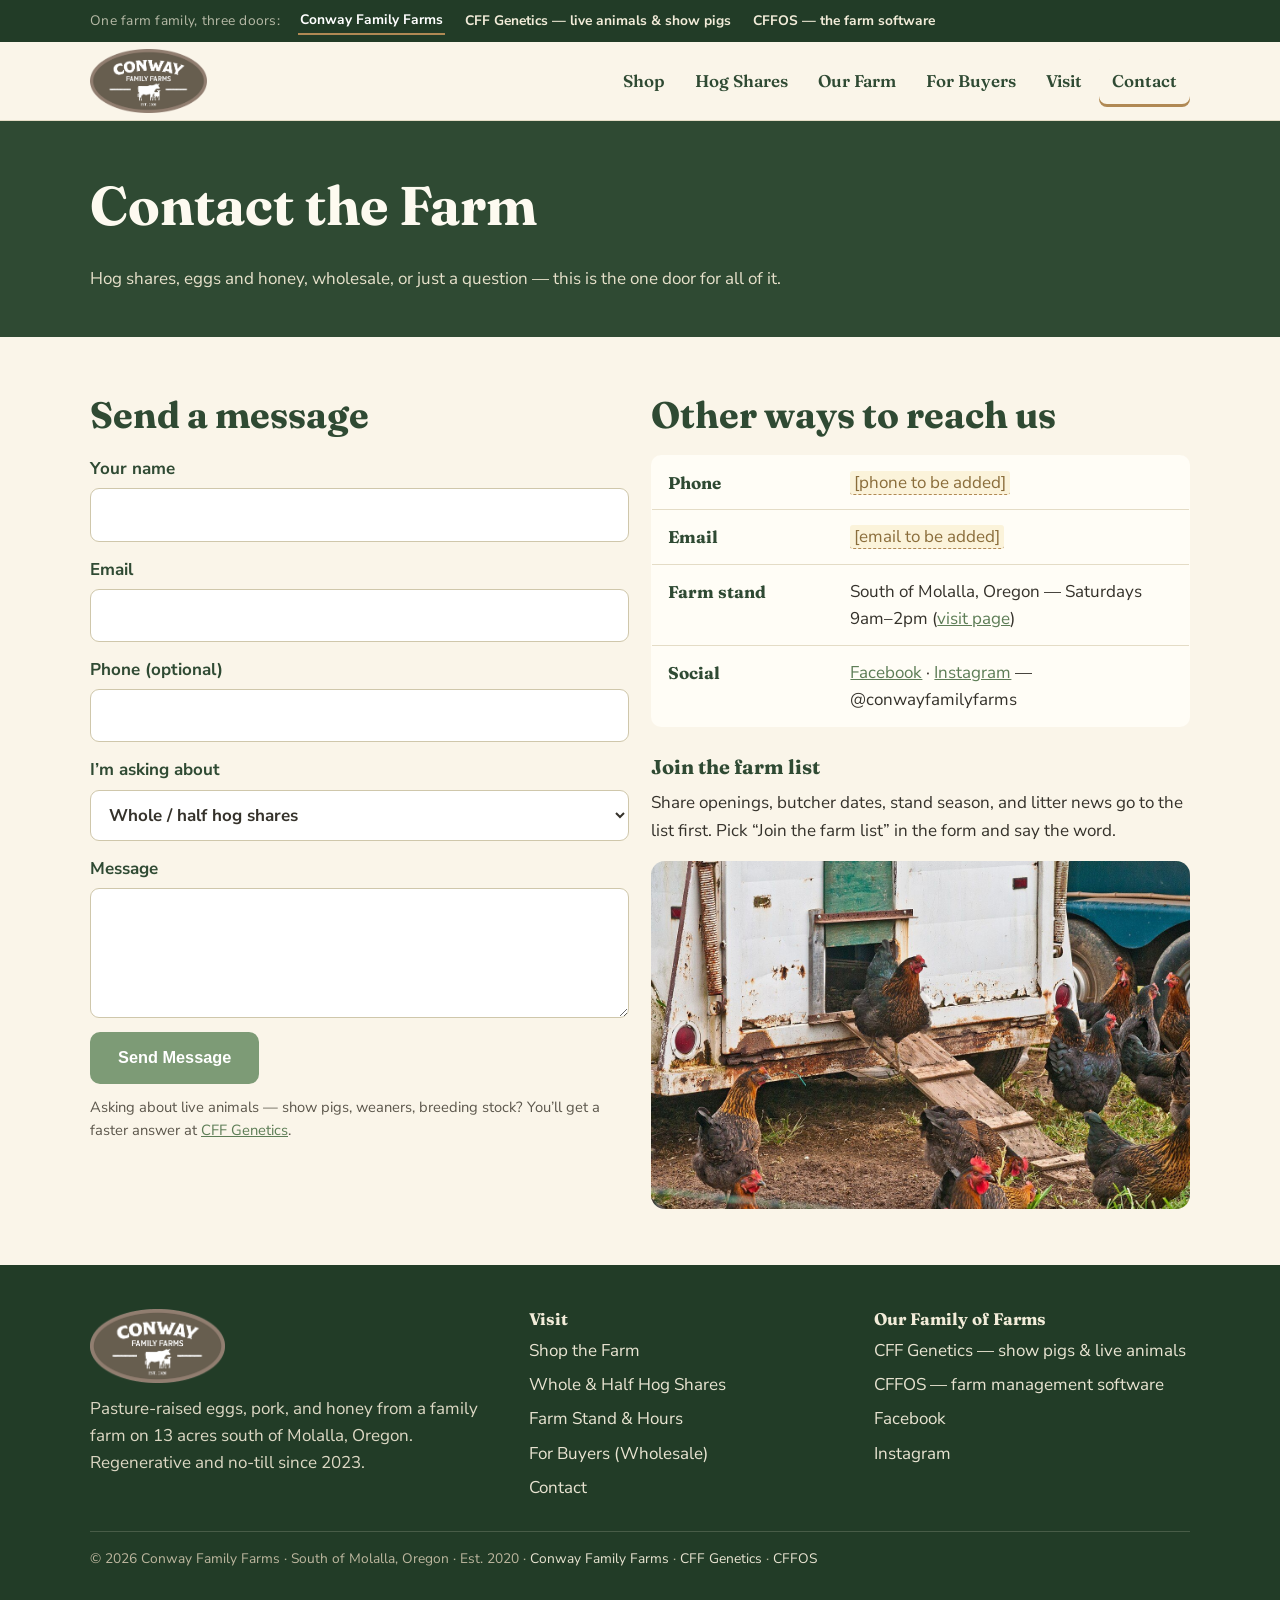
==== contact.html @ 736d4f4f "Build Conway Family Farms site: 7 pages, shared header/footer, cross-links, preview-state commerce" ====
<!DOCTYPE html>
<html lang="en">
<head>
<meta charset="utf-8">
<meta name="viewport" content="width=device-width, initial-scale=1">
<title>Contact — Conway Family Farms</title>
<meta name="description" content="Contact Conway Family Farms — hog shares, eggs and honey, wholesale inquiries, and the farm list.">
<link rel="icon" type="image/png" href="assets/img/favicon.png">
<link rel="preconnect" href="https://fonts.googleapis.com">
<link rel="preconnect" href="https://fonts.gstatic.com" crossorigin>
<link href="https://fonts.googleapis.com/css2?family=Fraunces:wght@500;600;700&family=Nunito+Sans:wght@400;700;800&display=swap" rel="stylesheet">
<link rel="stylesheet" href="assets/css/style.css">
</head>
<body>
<a class="skip" href="#main">Skip to main content</a>

<div class="family-bar">
  <div class="wrap">
    <span>One farm family, three doors:</span>
    <a href="index.html" aria-current="true">Conway Family Farms</a>
    <a href="https://conwayfamilyfarms.github.io/cff-genetics/">CFF Genetics — live animals &amp; show pigs</a>
    <a href="https://conwayfamilyfarms.github.io/CFF-os/">CFFOS — the farm software</a>
  </div>
</div>

<header class="site-header">
  <div class="wrap">
    <a class="brand" href="index.html" aria-label="Conway Family Farms — home">
      <img src="assets/img/logo.png" alt="Conway Family Farms oval logo">
    </a>
    <button class="nav-toggle" aria-expanded="false" aria-controls="main-nav">Menu</button>
    <nav class="main-nav" id="main-nav" aria-label="Main">
      <ul>
          <li><a href="shop.html">Shop</a></li>
          <li><a href="hog-shares.html">Hog Shares</a></li>
          <li><a href="our-farm.html">Our Farm</a></li>
          <li><a href="for-buyers.html">For Buyers</a></li>
          <li><a href="farm-stand.html">Visit</a></li>
          <li><a href="contact.html" aria-current="page">Contact</a></li>
      </ul>
    </nav>
  </div>
</header>
<main id="main">

<section class="page-hero">
  <div class="wrap">
    <h1>Contact the Farm</h1>
    <p>Hog shares, eggs and honey, wholesale, or just a question — this is the one door for all of it.</p>
  </div>
</section>

<section class="section">
  <div class="wrap grid grid-2" style="align-items:start">
    <div>
      <h2>Send a message</h2>
      <!-- Form endpoint is a placeholder until commerce hookup (see build.py FORM_ENDPOINT). -->
      <form class="f" method="post" action="https://formspree.io/f/PLACEHOLDER" data-preview>
        <label>Your name <input name="name" required autocomplete="name"></label>
        <label>Email <input type="email" name="email" required autocomplete="email"></label>
        <label>Phone (optional) <input type="tel" name="phone" autocomplete="tel"></label>
        <label>I&rsquo;m asking about
          <select name="topic">
            <option>Whole / half hog shares</option>
            <option>Eggs &amp; honey</option>
            <option>Join the farm list</option>
            <option>Wholesale / buyer inquiry</option>
            <option>Live animals (CFF Genetics)</option>
            <option>Something else</option>
          </select></label>
        <label>Message <textarea name="message" required></textarea></label>
        <div><button class="btn btn-sage" type="submit">Send Message</button></div>
        <p class="form-note" role="status">Thanks — this preview form isn&rsquo;t connected yet, so nothing was sent. It will deliver straight to the farm&rsquo;s inbox at launch.</p>
      </form>
      <p class="note" style="margin-top:12px">Asking about live animals — show pigs, weaners, breeding stock? You&rsquo;ll get a faster answer at <a href="https://conwayfamilyfarms.github.io/cff-genetics/">CFF Genetics</a>.</p>
    </div>
    <div>
      <h2>Other ways to reach us</h2>
      <table class="spec">
        <tr><th>Phone</th><td><span class="placeholder">[phone to be added]</span></td></tr>
        <tr><th>Email</th><td><span class="placeholder">[email to be added]</span></td></tr>
        <tr><th>Farm stand</th><td>South of Molalla, Oregon — Saturdays 9am–2pm (<a href="farm-stand.html">visit page</a>)</td></tr>
        <tr><th>Social</th><td><a href="https://www.facebook.com/conwayfamilyfarms">Facebook</a> &middot; <a href="https://www.instagram.com/conwayfamilyfarms">Instagram</a> — @conwayfamilyfarms</td></tr>
      </table>
      <h3 style="margin-top:1.4em">Join the farm list</h3>
      <p>Share openings, butcher dates, stand season, and litter news go to the list first. Pick &ldquo;Join the farm list&rdquo; in the form and say the word.</p>
      <img src="assets/img/hens-coop.jpg" alt="Hens coming down the ramp of their mobile coop" loading="lazy" style="border-radius:14px;margin-top:10px">
    </div>
  </div>
</section>

</main>
<footer class="site-footer">
  <div class="wrap">
    <div class="foot-grid">
      <div>
        <img class="logo" src="assets/img/logo.png" alt="Conway Family Farms oval logo">
        <p>Pasture-raised eggs, pork, and honey from a family farm on 13 acres south of Molalla, Oregon. Regenerative and no-till since 2023.</p>
      </div>
      <div>
        <h3>Visit</h3>
        <ul>
          <li><a href="shop.html">Shop the Farm</a></li>
          <li><a href="hog-shares.html">Whole &amp; Half Hog Shares</a></li>
          <li><a href="farm-stand.html">Farm Stand &amp; Hours</a></li>
          <li><a href="for-buyers.html">For Buyers (Wholesale)</a></li>
          <li><a href="contact.html">Contact</a></li>
        </ul>
      </div>
      <div>
        <h3>Our Family of Farms</h3>
        <ul>
          <li><a href="https://conwayfamilyfarms.github.io/cff-genetics/">CFF Genetics — show pigs &amp; live animals</a></li>
          <li><a href="https://conwayfamilyfarms.github.io/CFF-os/">CFFOS — farm management software</a></li>
          <li><a href="https://www.facebook.com/conwayfamilyfarms">Facebook</a></li>
          <li><a href="https://www.instagram.com/conwayfamilyfarms">Instagram</a></li>
        </ul>
      </div>
    </div>
    <div class="foot-small">
      &copy; <span id="year">2026</span> Conway Family Farms &middot; South of Molalla, Oregon &middot; Est. 2020
      &middot; <a href="index.html">Conway Family Farms</a> &middot; <a href="https://conwayfamilyfarms.github.io/cff-genetics/">CFF Genetics</a> &middot; <a href="https://conwayfamilyfarms.github.io/CFF-os/">CFFOS</a>
    </div>
  </div>
</footer>
<script src="assets/js/main.js"></script>
</body>
</html>
---- assets/css/style.css ----
/* Conway Family Farms — shared styles
   Palette from the approved homepage (v3): cream + deep green + sage + tan. */
:root{
  --cream:#faf5e9;
  --paper:#fffdf6;
  --ink:#35322b;
  --ink-soft:#5c574c;
  --green:#2f4a33;
  --green-deep:#223c27;
  --sage:#7d9b76;
  --sage-dark:#5d7d56;
  --tan:#b08954;
  --line:#e4dcc6;
  --sign:#33523a;
  --sign-dark:#2a4630;
  --radius:14px;
  --shadow:0 6px 24px rgba(47,74,51,.10);
}
*{box-sizing:border-box}
html{scroll-behavior:smooth}
body{
  margin:0;background:var(--cream);color:var(--ink);
  font-family:"Nunito Sans",system-ui,-apple-system,"Segoe UI",Roboto,sans-serif;
  font-size:17px;line-height:1.6;
}
h1,h2,h3,.serif{font-family:"Fraunces",Georgia,"Times New Roman",serif;color:var(--green);line-height:1.2;margin:0 0 .5em}
h1{font-size:clamp(2rem,5.2vw,3.4rem)}
h2{font-size:clamp(1.55rem,3.4vw,2.3rem)}
h3{font-size:1.25rem}
p{margin:0 0 1em}
a{color:var(--sage-dark)}
img{max-width:100%;display:block}
.wrap{max-width:1140px;margin:0 auto;padding:0 20px}
.skip{position:absolute;left:-9999px;top:0;background:var(--green);color:#fff;padding:10px 16px;z-index:99}
.skip:focus{left:8px;top:8px}

/* ---------- family bar (cross-links) ---------- */
.family-bar{background:var(--green-deep);color:#e9e4d2;font-size:.86rem}
.family-bar .wrap{display:flex;flex-wrap:wrap;gap:6px 18px;align-items:center;padding-top:7px;padding-bottom:7px}
.family-bar span{opacity:.75;letter-spacing:.02em}
.family-bar a{color:#f2ecd9;text-decoration:none;font-weight:700;padding:2px 2px}
.family-bar a:hover{text-decoration:underline}
.family-bar a[aria-current]{color:#fff;border-bottom:2px solid var(--tan)}

/* ---------- header ---------- */
.site-header{position:sticky;top:0;z-index:50;background:var(--cream);border-bottom:1px solid var(--line)}
.site-header .wrap{display:flex;align-items:center;gap:18px;min-height:78px}
.brand{display:flex;align-items:center;text-decoration:none;flex:none}
.brand img{height:64px;width:auto}
.main-nav{margin-left:auto}
.main-nav ul{display:flex;gap:4px;list-style:none;margin:0;padding:0}
.main-nav a{
  display:block;padding:12px 13px;text-decoration:none;color:var(--green);
  font-family:"Fraunces",Georgia,serif;font-weight:600;font-size:1.06rem;border-radius:8px;
}
.main-nav a:hover{background:#f0ead6}
.main-nav a[aria-current]{box-shadow:inset 0 -3px 0 var(--tan)}
.nav-toggle{display:none;margin-left:auto;background:var(--green);color:#fff;border:0;border-radius:9px;
  padding:12px 16px;font-size:1rem;font-weight:700;cursor:pointer;min-height:48px}
@media (max-width:820px){
  .nav-toggle{display:block}
  .main-nav{display:none;position:absolute;left:0;right:0;top:100%;background:var(--cream);
    border-bottom:1px solid var(--line);box-shadow:var(--shadow)}
  .main-nav.open{display:block}
  .main-nav ul{flex-direction:column;padding:10px 16px 16px}
  .main-nav a{padding:13px 10px;border-bottom:1px solid var(--line)}
}

/* ---------- hero ---------- */
.hero{position:relative;background:var(--green-deep)}
.hero img{width:100%;height:min(560px,62vh);object-fit:cover;opacity:.92}
.hero-text{position:absolute;inset:0;display:flex;align-items:center;
  background:linear-gradient(90deg,rgba(28,46,32,.72) 0%,rgba(28,46,32,.45) 46%,rgba(28,46,32,.05) 78%)}
.hero-text .wrap{width:100%}
.hero-text h1{color:#fdfaf0;text-shadow:0 2px 14px rgba(0,0,0,.35);margin-bottom:.25em}
.hero-text .tagline{color:#f4efdc;font-family:"Fraunces",Georgia,serif;font-size:clamp(1.15rem,2.6vw,1.6rem);margin-bottom:.35em}
.hero-text .sub{color:#e7e1cb;max-width:34em;margin-bottom:1.2em}
.page-hero{background:var(--green);color:#f2ecd9;padding:52px 0 44px}
.page-hero h1{color:#fdfaf0}
.page-hero p{color:#e7e1cb;max-width:44em;margin:0}

/* ---------- buttons ---------- */
.btn{display:inline-block;text-decoration:none;font-weight:800;border-radius:10px;
  padding:14px 26px;min-height:52px;font-size:1.02rem;border:2px solid transparent;cursor:pointer}
.btn-sage{background:var(--sage);color:#fff}
.btn-sage:hover{background:var(--sage-dark)}
.btn-cream{background:#f6efdb;color:var(--green-deep)}
.btn-cream:hover{background:#fff}
.btn-outline{border-color:var(--green);color:var(--green);background:transparent}
.btn-outline:hover{background:#f0ead6}
.btn-row{display:flex;flex-wrap:wrap;gap:12px}

/* ---------- sections & cards ---------- */
.section{padding:56px 0}
.section.alt{background:var(--paper)}
.section h2{text-align:left}
.lede{font-size:1.13rem;color:var(--ink-soft);max-width:46em}
.grid{display:grid;gap:22px}
.grid-2{grid-template-columns:1fr}
.grid-3{grid-template-columns:1fr}
@media (min-width:760px){
  .grid-2{grid-template-columns:1fr 1fr}
  .grid-3{grid-template-columns:repeat(3,1fr)}
}
.card{background:var(--paper);border:1px solid var(--line);border-radius:var(--radius);
  overflow:hidden;box-shadow:var(--shadow);display:flex;flex-direction:column}
.card img{height:210px;width:100%;object-fit:cover}
.card .card-body{padding:20px 22px 24px;display:flex;flex-direction:column;gap:4px;flex:1}
.card .card-body p{color:var(--ink-soft)}
.card .card-body .btn{margin-top:auto;align-self:flex-start}
.price{font-family:"Fraunces",Georgia,serif;font-weight:700;color:var(--tan);font-size:1.15rem}
.split{display:grid;gap:28px;align-items:center}
@media (min-width:860px){.split{grid-template-columns:1fr 1fr}}
.split img{border-radius:var(--radius);box-shadow:var(--shadow);width:100%;object-fit:cover}
.photo-band{display:grid;gap:14px;grid-template-columns:1fr 1fr}
.photo-band img{border-radius:var(--radius);height:100%;object-fit:cover}

/* ---------- shop-the-farm banner ---------- */
.shop-banner{background:linear-gradient(120deg,#f3ead2,#efe3c4);border-top:1px solid var(--line);border-bottom:1px solid var(--line)}
.shop-banner .split{align-items:center}
.shop-banner .thumbs{display:grid;grid-template-columns:1fr 1fr;gap:12px}
.shop-banner .thumbs img{border-radius:10px;height:150px;width:100%;object-fit:cover;box-shadow:var(--shadow)}

/* ---------- barn sign ---------- */
.barn-sign{
  border-radius:10px;color:#f4efdc;padding:clamp(26px,5vw,52px);
  background:
    repeating-linear-gradient(0deg,rgba(0,0,0,.14) 0 2px,transparent 2px 74px),
    repeating-linear-gradient(0deg,var(--sign) 0 72px,var(--sign-dark) 72px 74px),
    var(--sign);
  box-shadow:inset 0 0 0 3px rgba(246,239,219,.25), var(--shadow);
  text-align:center;
}
.barn-sign h2,.barn-sign h1{color:#fdfaf0}
.barn-sign p{color:#e9e4cd;max-width:44em;margin-left:auto;margin-right:auto}
.barn-sign .btn{margin-top:8px}

/* ---------- steps, faq, tables ---------- */
.steps{counter-reset:step;list-style:none;padding:0;margin:0;display:grid;gap:16px}
@media (min-width:860px){.steps{grid-template-columns:repeat(5,1fr)}}
.steps li{background:var(--paper);border:1px solid var(--line);border-radius:var(--radius);padding:18px}
.steps li::before{counter-increment:step;content:counter(step);display:flex;align-items:center;justify-content:center;
  width:38px;height:38px;border-radius:50%;background:var(--green);color:#fff;
  font-family:"Fraunces",Georgia,serif;font-weight:700;margin-bottom:10px}
.steps h3{font-size:1.05rem;margin-bottom:.3em}
.steps p{color:var(--ink-soft);font-size:.95rem;margin:0}
details{background:var(--paper);border:1px solid var(--line);border-radius:10px;padding:14px 18px;margin-bottom:10px}
summary{font-weight:800;color:var(--green);cursor:pointer;padding:4px 0}
details p{color:var(--ink-soft);margin:.5em 0 .3em}
.example{background:#f6efdb;border:1px dashed var(--tan);border-radius:var(--radius);padding:22px 24px}
.example h3{color:var(--green)}
table.spec{width:100%;border-collapse:collapse;background:var(--paper);border:1px solid var(--line);border-radius:10px;overflow:hidden}
table.spec th,table.spec td{text-align:left;padding:13px 16px;border-bottom:1px solid var(--line);vertical-align:top}
table.spec th{font-family:"Fraunces",Georgia,serif;color:var(--green);width:34%}
.note{font-size:.92rem;color:var(--ink-soft)}
.placeholder{color:#8a6d3b;background:#fbf3da;border-bottom:1px dashed var(--tan);padding:0 4px;border-radius:3px}

/* ---------- forms ---------- */
form.f{display:grid;gap:14px;max-width:640px}
form.f label{font-weight:700;color:var(--green);display:grid;gap:6px}
form.f input,form.f select,form.f textarea{
  font:inherit;padding:12px 14px;border:1px solid #cfc7ab;border-radius:9px;background:#fff;color:var(--ink);min-height:48px}
form.f textarea{min-height:130px}
.form-note{display:none;background:#eef3e4;border:1px solid var(--sage);color:var(--green-deep);
  border-radius:10px;padding:14px 18px;font-weight:600}
.form-note.show{display:block}

/* ---------- footer ---------- */
.site-footer{background:var(--green-deep);color:#ddd8c4;margin-top:0}
.site-footer .wrap{padding-top:44px;padding-bottom:30px}
.foot-grid{display:grid;gap:28px}
@media (min-width:820px){.foot-grid{grid-template-columns:1.3fr 1fr 1fr}}
.site-footer img.logo{height:74px;width:auto;margin-bottom:12px}
.site-footer h3{color:#f2ecd9;font-size:1.05rem;margin-bottom:.5em}
.site-footer ul{list-style:none;margin:0;padding:0;display:grid;gap:7px}
.site-footer a{color:#e9e4d2;text-decoration:none}
.site-footer a:hover{text-decoration:underline}
.foot-small{border-top:1px solid rgba(242,236,217,.18);margin-top:30px;padding-top:16px;font-size:.86rem;color:#bdb79f}
:focus-visible{outline:3px solid var(--tan);outline-offset:2px}
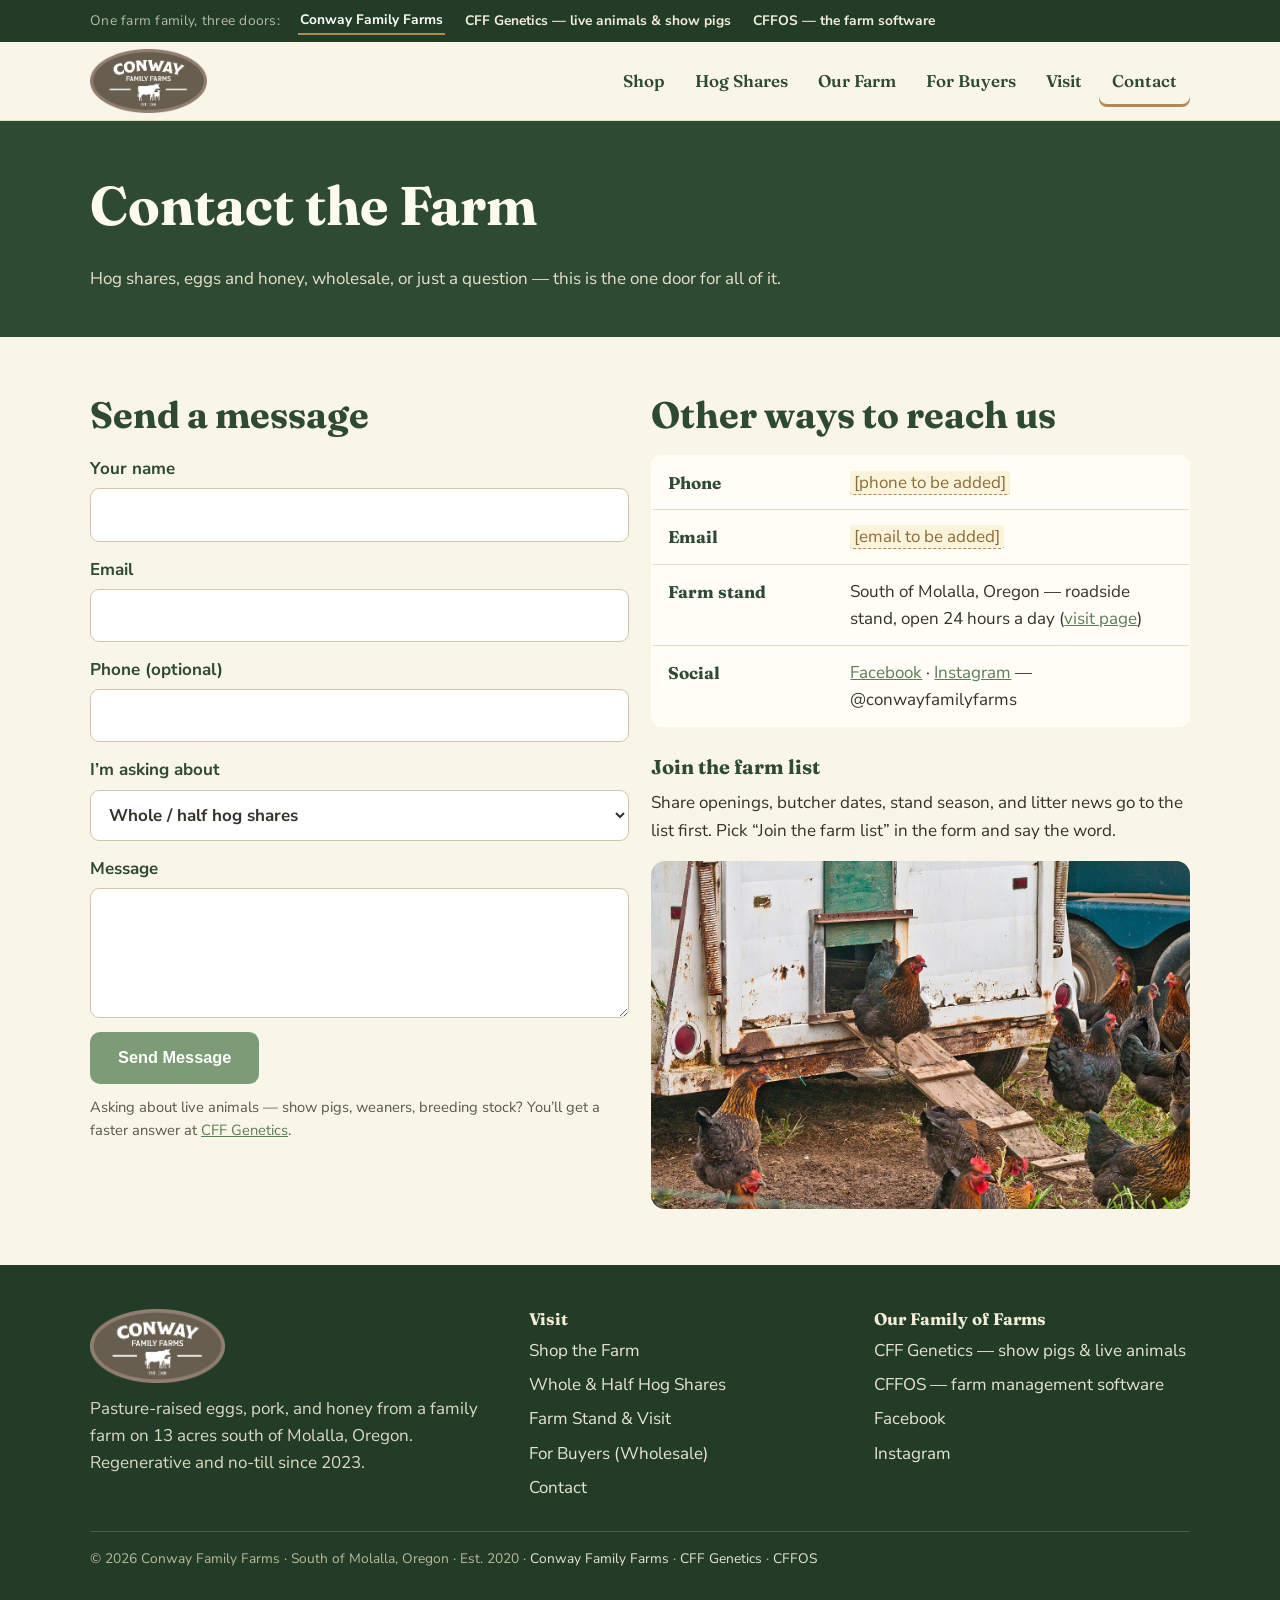
==== commit bb20205d: "Farm stand: replace set Saturday hours with 24-hour roadside self-serve copy The stand is open 24 ho" ====
--- a/contact.html
+++ b/contact.html
@@ -79,7 +79,7 @@
       <table class="spec">
         <tr><th>Phone</th><td><span class="placeholder">[phone to be added]</span></td></tr>
         <tr><th>Email</th><td><span class="placeholder">[email to be added]</span></td></tr>
-        <tr><th>Farm stand</th><td>South of Molalla, Oregon — Saturdays 9am–2pm (<a href="farm-stand.html">visit page</a>)</td></tr>
+        <tr><th>Farm stand</th><td>South of Molalla, Oregon — roadside stand, open 24 hours a day (<a href="farm-stand.html">visit page</a>)</td></tr>
         <tr><th>Social</th><td><a href="https://www.facebook.com/conwayfamilyfarms">Facebook</a> &middot; <a href="https://www.instagram.com/conwayfamilyfarms">Instagram</a> — @conwayfamilyfarms</td></tr>
       </table>
       <h3 style="margin-top:1.4em">Join the farm list</h3>
@@ -102,7 +102,7 @@
         <ul>
           <li><a href="shop.html">Shop the Farm</a></li>
           <li><a href="hog-shares.html">Whole &amp; Half Hog Shares</a></li>
-          <li><a href="farm-stand.html">Farm Stand &amp; Hours</a></li>
+          <li><a href="farm-stand.html">Farm Stand &amp; Visit</a></li>
           <li><a href="for-buyers.html">For Buyers (Wholesale)</a></li>
           <li><a href="contact.html">Contact</a></li>
         </ul>
--- a/assets/css/style.css
+++ b/assets/css/style.css
@@ -70,7 +70,8 @@
 .hero{position:relative;background:var(--green-deep)}
 .hero img{width:100%;height:min(560px,62vh);object-fit:cover;opacity:.92}
 .hero-text{position:absolute;inset:0;display:flex;align-items:center;
-  background:linear-gradient(90deg,rgba(28,46,32,.72) 0%,rgba(28,46,32,.45) 46%,rgba(28,46,32,.05) 78%)}
+  background:linear-gradient(90deg,rgba(24,40,28,.85) 0%,rgba(24,40,28,.62) 52%,rgba(24,40,28,.18) 82%),
+             linear-gradient(0deg,rgba(24,40,28,.45) 0%,transparent 55%)}
 .hero-text .wrap{width:100%}
 .hero-text h1{color:#fdfaf0;text-shadow:0 2px 14px rgba(0,0,0,.35);margin-bottom:.25em}
 .hero-text .tagline{color:#f4efdc;font-family:"Fraunces",Georgia,serif;font-size:clamp(1.15rem,2.6vw,1.6rem);margin-bottom:.35em}
